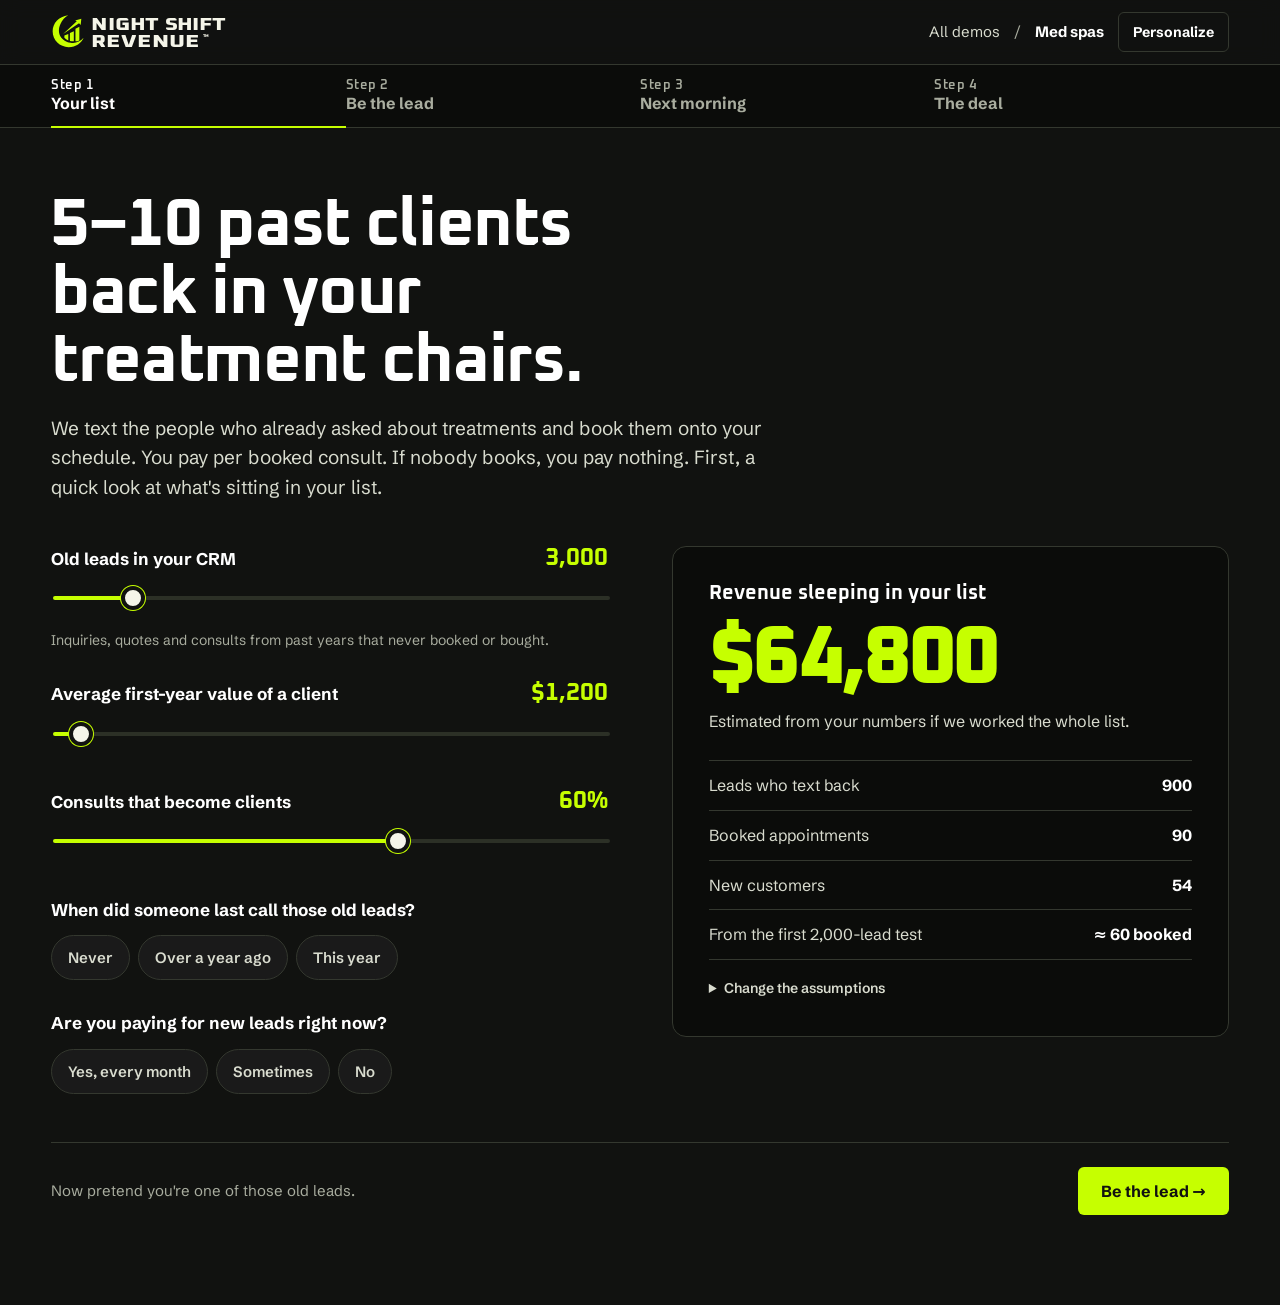
==== demo.html @ 5b2f6659 "Replace site with the industry demo site Homepage with an industry demo launcher and a 4-step databa" ====
<!doctype html>
<html lang="en">
<head>
<meta charset="utf-8">
<meta name="viewport" content="width=device-width, initial-scale=1, viewport-fit=cover">
<title>Live Demo · Night Shift Revenue</title>
<meta name="description" content="A live database reactivation demo: play your own old lead and watch the conversation book an appointment.">
<link rel="icon" href="assets/brand/favicon.svg" type="image/svg+xml">
<link rel="stylesheet" href="assets/styles.css">
</head>
<body class="demo-body">
<a class="skip" href="#stage">Skip to demo</a>

<header class="top demo-top">
  <div class="wrap">
    <a class="logo" href="index.html" aria-label="Night Shift Revenue home"><img src="assets/brand/lockup-horizontal-dark.svg" alt="Night Shift Revenue" width="540" height="124"></a>
    <div class="crumbs">
      <a href="index.html#demos">All demos</a><span class="sep" aria-hidden="true">/</span>
      <b id="crumbNiche">Demo</b>
      <button class="btn btn-ghost" id="personalizeBtn" type="button" style="min-height:40px;padding:0 14px;font-size:14px">Personalize</button>
    </div>
  </div>
</header>

<nav class="steps" aria-label="Demo steps">
  <button class="step-tab" type="button" data-step="1"><span class="s-n">Step 1</span><span class="s-t">Your list</span></button>
  <button class="step-tab" type="button" data-step="2"><span class="s-n">Step 2</span><span class="s-t">Be the lead</span></button>
  <button class="step-tab" type="button" data-step="3"><span class="s-n">Step 3</span><span class="s-t">Next morning</span></button>
  <button class="step-tab" type="button" data-step="4"><span class="s-n">Step 4</span><span class="s-t">The deal</span></button>
</nav>

<main class="stage" id="stage">
  <div class="wrap">

    <!-- STEP 1 -->
    <section class="panel" data-panel="1" aria-labelledby="h1">
      <div class="panel-head">
        <h1 id="h1"></h1>
        <p id="sub1"></p>
      </div>
      <div class="calc">
        <div>
          <div class="field">
            <label for="inLeads">Old leads in your CRM <output id="outLeads" class="num"></output></label>
            <input id="inLeads" type="range" min="500" max="20000" step="500">
            <small>Inquiries, quotes and consults from past years that never booked or bought.</small>
          </div>
          <div class="field">
            <label for="inValue"><span id="valueLabel"></span> <output id="outValue" class="num"></output></label>
            <input id="inValue" type="range" min="300" max="30000" step="100">
          </div>
          <div class="field">
            <label for="inClose"><span id="closeLabel"></span> <output id="outClose" class="num"></output></label>
            <input id="inClose" type="range" min="10" max="90" step="5">
          </div>
          <div class="field">
            <span class="lbl" id="lastLbl">When did someone last call those old leads?</span>
            <div class="seg" role="group" aria-labelledby="lastLbl" id="segLast">
              <button type="button" aria-pressed="false" data-v="never">Never</button>
              <button type="button" aria-pressed="false" data-v="year">Over a year ago</button>
              <button type="button" aria-pressed="false" data-v="recent">This year</button>
            </div>
          </div>
          <div class="field">
            <span class="lbl" id="adsLbl">Are you paying for new leads right now?</span>
            <div class="seg" role="group" aria-labelledby="adsLbl" id="segAds">
              <button type="button" aria-pressed="false" data-v="yes">Yes, every month</button>
              <button type="button" aria-pressed="false" data-v="some">Sometimes</button>
              <button type="button" aria-pressed="false" data-v="no">No</button>
            </div>
          </div>
        </div>

        <aside class="ledger" aria-live="polite">
          <h2>Revenue sleeping in your list</h2>
          <p class="ledger-big num" id="bigNum">$0</p>
          <p class="ledger-cap">Estimated from your numbers if we worked the whole list.</p>
          <dl class="ledger-rows">
            <div><dt>Leads who text back</dt><dd class="num" id="rReplies"></dd></div>
            <div><dt>Booked appointments</dt><dd class="num" id="rBooked"></dd></div>
            <div><dt>New customers</dt><dd class="num" id="rClosed"></dd></div>
            <div><dt>From the first 2,000-lead test</dt><dd class="num" id="rTest"></dd></div>
          </dl>
          <p class="pain-line" id="painLine" hidden></p>
          <details>
            <summary>Change the assumptions</summary>
            <div class="field">
              <label for="inReply">Leads who reply <output id="outReply" class="num"></output></label>
              <input id="inReply" type="range" min="5" max="40" step="1" value="30">
              <small>Warm lists usually land between 20% and 40%. We plan on 30%.</small>
            </div>
            <div class="field">
              <label for="inBook">Replies that book <output id="outBook" class="num"></output></label>
              <input id="inBook" type="range" min="2" max="30" step="1" value="10">
              <small>We plan on 10% of replies booking. It's an estimate, not a promise.</small>
            </div>
          </details>
        </aside>
      </div>
      <div class="panel-foot">
        <span class="hint">Now pretend you're one of those old leads.</span>
        <button class="btn btn-lime" type="button" data-go="2">Be the lead →</button>
      </div>
    </section>

    <!-- STEP 2 -->
    <section class="panel" data-panel="2" hidden aria-labelledby="h2">
      <div class="panel-head">
        <h1 id="h2">You're the lead now. Your phone just buzzed.</h1>
        <p id="sub2"></p>
      </div>
      <div class="live">
        <div class="phone">
          <div class="phone-screen">
            <div class="phone-bar">
              <span class="avatar" id="avatar">S</span>
              <span><b id="phoneName"></b><small id="phoneNum"></small></span>
              <span class="mode" id="modePill">Script</span>
            </div>
            <div class="phone-feed" id="feed"><div class="thread" id="thread" aria-live="polite"></div></div>
            <div class="replies" id="replies"></div>
            <form class="composer" id="composer" autocomplete="off">
              <label class="sr" for="msgIn">Reply as the lead</label>
              <input id="msgIn" placeholder="Type a reply as the lead" enterkeyhint="send">
              <button type="submit" aria-label="Send"><svg viewBox="0 0 24 24" fill="none" stroke="currentColor" stroke-width="2.2" stroke-linecap="round" stroke-linejoin="round" aria-hidden="true"><path d="M12 19V5M5 12l7-7 7 7"/></svg></button>
            </form>
          </div>
        </div>
        <div class="coach">
          <h2>What's happening</h2>
          <p>The first two texts are written in advance and go to every lead. Once someone replies, the AI takes over and works toward a booking.</p>
          <ol class="beats" id="beats">
            <li class="beat" data-beat="1"><i class="dot"></i><div><b>The opener</b><span>Two short lines with their first name and the service they asked about. It doesn't sell.</span></div></li>
            <li class="beat" data-beat="2"><i class="dot"></i><div><b>The follow-up</b><span>"My calendar just pinged me…" It sounds like a real person picking the thread back up.</span></div></li>
            <li class="beat" data-beat="3"><i class="dot"></i><div><b>AI takes over</b><span>It asks the same questions your best salesperson would ask.</span></div></li>
            <li class="beat" data-beat="4"><i class="dot"></i><div><b>Handles the hard question</b><span>Price and rate questions go to your expert, and the booking stays on track.</span></div></li>
            <li class="beat" data-beat="5"><i class="dot"></i><div><b>Booked</b><span>A real time on your calendar, confirmed with your phone number.</span></div></li>
          </ol>
          <p class="coach-tip">Tap a reply or type your own, the way you'd really text back. Try "how much?", "who is this?", "are you a bot?" or "no". <button class="btn btn-ghost" id="restart" type="button" style="min-height:36px;padding:0 12px;font-size:14px;margin-left:6px">Start over</button></p>
        </div>
      </div>
      <div class="panel-foot">
        <button class="btn btn-ghost" type="button" data-go="1">← Your list</button>
        <button class="btn btn-lime" type="button" data-go="3" id="toMorning">See what your team gets →</button>
      </div>
    </section>

    <!-- STEP 3 -->
    <section class="panel" data-panel="3" hidden aria-labelledby="h3">
      <div class="panel-head">
        <h1 id="h3">The next morning, it's already on your calendar.</h1>
        <p>Your team doesn't dig through old files. Each booking arrives with what the lead wants, what they asked, and the whole conversation.</p>
      </div>
      <div class="morning">
        <div>
          <article class="appt">
            <div class="appt-top"><span class="badge">Booked</span><span class="sample" style="color:#4a4f43">Sample booking</span></div>
            <h2 id="apptName"></h2>
            <p class="appt-when" id="apptWhen"></p>
            <dl id="apptFacts"></dl>
            <p class="appt-quote" id="apptQuote"></p>
          </article>
          <div class="bumps">
            <h3>And if they hadn't replied?</h3>
            <p>Leads who stay quiet get up to three short bumps a day or two apart. No reply after that, and we leave them alone.</p>
            <ul class="bump-list" id="bumpList"></ul>
          </div>
        </div>
        <div class="calendar">
          <div class="cal-head"><b id="calTitle"></b><small>Sample calendar</small></div>
          <div id="calRows"></div>
        </div>
      </div>
      <div class="panel-foot">
        <button class="btn btn-ghost" type="button" data-go="2">← Back to the text</button>
        <button class="btn btn-lime" type="button" data-go="4">How we'd start →</button>
      </div>
    </section>

    <!-- STEP 4 -->
    <section class="panel" data-panel="4" hidden aria-labelledby="h4">
      <div class="panel-head">
        <h1 id="h4"></h1>
        <p>We work on performance: we bring back your old leads, book them with your team, and only get paid when they book. Here's how we start.</p>
      </div>
      <div class="offer">
        <div class="test-card">
          <h2>The 2,000-lead test</h2>
          <ol>
            <li><div><b>Free lead audit</b><span>Send a CSV export. We check lead age, source and opt-in records, then tell you plainly whether the list is worth working.</span></div></li>
            <li><div><b>Test with your freshest 2,000</b><span id="testEst"></span></div></li>
            <li><div><b>A per-appointment rate, in writing</b><span>Set below what you pay ads for an appointment today. If the test works, we match your current cost and keep going.</span></div></li>
            <li><div><b>Live in about two weeks</b><span>We write the texts in your business's voice and you approve them. You also get a data processing agreement for both sides to sign.</span></div></li>
            <li><div><b>No bookings, no bill</b><span>If the test books nothing, you owe nothing.</span></div></li>
          </ol>
        </div>
        <div>
          <form class="form" id="auditForm" novalidate>
            <div class="two">
              <label>Your name<input name="name" autocomplete="name" required></label>
              <label>Business<input name="biz" id="fBiz" autocomplete="organization" required></label>
            </div>
            <div class="two">
              <label>Mobile<input name="phone" type="tel" autocomplete="tel" required></label>
              <label>Email<input name="email" type="email" autocomplete="email"></label>
            </div>
            <label>About how many old leads?<input name="leads" id="fLeads" inputmode="numeric"></label>
            <button class="btn btn-lime" type="submit">Start my free lead audit</button>
            <p class="form-note" id="formNote">Nothing is sent from this page. On the next screen you choose to text it to Connor.</p>
          </form>
          <div class="form-done" id="formDone" hidden>
            <h3>You're on the list.</h3>
            <p id="doneText"></p>
            <div class="row">
              <a class="btn" id="smsLink" href="#">Text it to Connor</a>
              <button class="btn ghosty" type="button" id="copyBtn">Copy details</button>
            </div>
          </div>
        </div>
      </div>
      <div class="panel-foot">
        <button class="btn btn-ghost" type="button" data-go="3">← Next morning</button>
        <a class="btn btn-ghost" href="index.html#demos">Try another industry</a>
      </div>
    </section>

  </div>
</main>

<div class="drawer" id="drawer" aria-hidden="true">
  <div class="drawer-panel" role="dialog" aria-modal="true" aria-labelledby="dTitle">
    <button class="drawer-x" type="button" id="drawerX" aria-label="Close"><svg viewBox="0 0 24 24" fill="none" stroke="currentColor" stroke-width="2" stroke-linecap="round"><path d="M6 6l12 12M18 6 6 18"/></svg></button>
    <h2 id="dTitle">Personalize this demo</h2>
    <p>Fill this in before the visit so the owner sees their own business in the texts. It's saved on this device only.</p>
    <form class="form" id="pForm">
      <label>Business name<input name="biz"></label>
      <label>Assistant name<input name="ai"></label>
      <label>Sample lead's first name<input name="lead"></label>
      <label>Service they asked about<input name="service"></label>
      <label>Who takes the appointment<input name="advisorShort"></label>
      <label>Business phone<input name="phone" type="tel"></label>
      <div class="ai-box">
        <h3>Live AI replies (optional)</h3>
        <p>Without a key, the phone runs a built-in script that understands typed replies and works offline. Add an OpenAI or Anthropic API key and the AI writes every reply live from this industry's playbook. Live mode needs internet and is billed to that account. The key is saved on this device only and never goes into the link.</p>
        <label>OpenAI or Anthropic API key<input name="aiKey" type="password" autocomplete="off" spellcheck="false" placeholder="sk-… or sk-ant-…"></label>
        <label>OpenAI model<input name="aiModel" autocomplete="off" spellcheck="false" placeholder="gpt-4o-mini"></label>
      </div>
      <div class="two">
        <button class="btn btn-lime" type="submit">Save</button>
        <button class="btn btn-ghost" type="button" id="pReset">Reset to sample</button>
      </div>
    </form>
    <div class="drawer-link">Link with these details (open it on your tablet before the visit):<code id="pLink"></code></div>
  </div>
</div>

<script src="assets/niches.js"></script>
<script src="assets/demo.js"></script>
</body>
</html>
---- assets/styles.css ----
@font-face {
  font-family: "Oxanium";
  src: url("fonts/oxanium.woff2") format("woff2");
  font-weight: 200 800;
  font-display: swap;
}
@font-face {
  font-family: "Schibsted Grotesk";
  src: url("fonts/schibsted-grotesk.woff2") format("woff2");
  font-weight: 400 900;
  font-display: swap;
}

:root {
  --night-950: #0b0c0a;
  --night-900: #111210;
  --night-850: #1a1a1a;
  --night-800: #242620;
  --night-750: #2c3026;
  --olive: #3a442e;
  --line: #34382f;
  --ink: #ffffff;
  --ink-2: #d9dccf;
  --ink-3: #a9ad9f;
  --lime: #c6ff00;
  --lime-hi: #d7ff59;
  --lime-ink: #111210;
  --moon: #f5f5e9;
  --bubble-in: #26291f;

  --display: "Oxanium", "Schibsted Grotesk", system-ui, sans-serif;
  --body: "Schibsted Grotesk", system-ui, -apple-system, "Segoe UI", sans-serif;

  --gutter: clamp(16px, 4vw, 56px);
  --max: 1320px;
  --r-control: 6px;
  --r-card: 14px;
  --r-bubble: 18px;
  --ease: cubic-bezier(0.16, 1, 0.3, 1);
}

* { box-sizing: border-box; }
html { -webkit-text-size-adjust: 100%; scroll-behavior: smooth; }
body {
  margin: 0;
  background: var(--night-900);
  color: var(--ink);
  font: 400 17px/1.55 var(--body);
  -webkit-font-smoothing: antialiased;
  overflow-x: hidden;
}
::selection { background: var(--lime); color: var(--lime-ink); }
img, svg { display: block; max-width: 100%; }
a { color: inherit; text-underline-offset: 0.2em; text-decoration-thickness: 1px; }
button { font: inherit; color: inherit; }
:focus-visible { outline: 2px solid var(--lime); outline-offset: 3px; border-radius: 4px; }
html { scrollbar-color: var(--olive) var(--night-950); }

.wrap { width: 100%; max-width: var(--max); margin: 0 auto; padding: 0 var(--gutter); }
.skip { position: absolute; left: -9999px; }
.skip:focus { left: 16px; top: 16px; z-index: 99; background: var(--lime); color: var(--lime-ink); padding: 8px 12px; }
.sr { position: absolute; width: 1px; height: 1px; overflow: hidden; clip: rect(0 0 0 0); white-space: nowrap; }

h1, h2, h3 { font-family: var(--display); font-weight: 700; line-height: 1.02; letter-spacing: -0.02em; margin: 0; text-wrap: balance; }
p { margin: 0; }
.num { font-variant-numeric: tabular-nums; }

/* ---------- Buttons ---------- */
.btn {
  display: inline-flex; align-items: center; justify-content: center; gap: 10px;
  min-height: 48px; padding: 0 22px;
  border-radius: var(--r-control); border: 1px solid transparent;
  font: 700 16px/1 var(--body); text-decoration: none; cursor: pointer;
  transition: background-color 0.2s var(--ease), transform 0.2s var(--ease), border-color 0.2s;
}
.btn svg { width: 18px; height: 18px; flex: none; }
.btn-lime { background: var(--lime); color: var(--lime-ink); }
.btn-lime:hover { background: var(--lime-hi); }
.btn-lime:active { transform: translateY(1px); }
.btn-ghost { border-color: var(--line); color: var(--ink); background: transparent; }
.btn-ghost:hover { border-color: var(--ink-3); background: var(--night-800); }
.btn[disabled] { opacity: 0.4; cursor: not-allowed; }

/* ---------- Header ---------- */
.top {
  position: sticky; top: 0; z-index: 30;
  background: color-mix(in srgb, var(--night-900) 88%, transparent);
  backdrop-filter: blur(10px);
  border-bottom: 1px solid var(--line);
}
.top .wrap { display: flex; align-items: center; justify-content: space-between; height: 72px; gap: 20px; }
.logo img { width: 210px; height: auto; }
.top nav { display: flex; align-items: center; gap: 28px; font-size: 15px; font-weight: 600; }
.top nav a { text-decoration: none; color: var(--ink-2); }
.top nav a:hover { color: var(--ink); }
.top nav .btn { color: var(--lime-ink); min-height: 42px; }

/* ---------- Home: hero ---------- */
.hero { padding: clamp(40px, 7vw, 88px) 0 clamp(48px, 6vw, 80px); }
.hero h1 { font-size: clamp(44px, 7.4vw, 104px); max-width: 13ch; }
.hero h1 em { font-style: normal; color: var(--lime); }
.hero-sub { margin-top: 26px; max-width: 58ch; font-size: clamp(18px, 1.6vw, 21px); color: var(--ink-2); }
.hero-sub strong { color: var(--ink); }

/* Niche launcher: the first viewport's working control */
.launcher {
  margin-top: clamp(40px, 5vw, 64px);
  display: grid; grid-template-columns: minmax(0, 1.25fr) minmax(0, 1fr);
  border: 1px solid var(--line); border-radius: var(--r-card); overflow: hidden;
  background: var(--night-950);
}
.launcher-q {
  grid-column: 1 / -1; display: flex; justify-content: space-between; align-items: baseline; gap: 16px;
  padding: 18px 24px; border-bottom: 1px solid var(--line);
  font-weight: 700; font-size: 17px;
}
.launcher-q span { color: var(--ink-3); font-weight: 500; font-size: 15px; }
.niche-list { list-style: none; margin: 0; padding: 0; border-right: 1px solid var(--line); }
.niche-list li + li { border-top: 1px solid var(--line); }
.niche-row {
  display: grid; grid-template-columns: 1fr auto; align-items: center; gap: 4px 18px;
  padding: 16px 24px; text-decoration: none; position: relative;
  transition: background-color 0.25s var(--ease);
}
.niche-row .n-name { font: 700 clamp(26px, 2.8vw, 38px)/1 var(--display); letter-spacing: -0.015em; color: var(--ink-2); transition: color 0.25s var(--ease); }
.niche-row .n-pain { grid-column: 1; font-size: 15px; color: var(--ink-3); }
.niche-row .n-go {
  grid-row: 1 / span 2; grid-column: 2;
  display: inline-flex; align-items: center; gap: 8px; font-weight: 700; font-size: 15px;
  color: var(--ink-3); transition: color 0.25s, transform 0.3s var(--ease);
}
.niche-row .n-go svg { width: 18px; height: 18px; }
.niche-row:hover, .niche-row.is-on { background: var(--night-800); }
.niche-row:hover .n-name, .niche-row.is-on .n-name { color: var(--ink); }
.niche-row.is-on .n-go, .niche-row:hover .n-go { color: var(--lime); transform: translateX(4px); }
.niche-row.is-on::before {
  content: ""; position: absolute; left: 0; top: 14px; bottom: 14px; width: 1px; background: var(--lime);
}

.preview { padding: 28px clamp(20px, 3vw, 40px) 28px; display: flex; flex-direction: column; gap: 22px; min-height: 100%; }
.preview-head h2 { font-size: clamp(26px, 2.4vw, 34px); }
.preview-head p { margin-top: 10px; color: var(--ink-2); font-size: 16px; }
.preview-cta { margin-top: auto; display: flex; flex-wrap: wrap; gap: 12px; align-items: center; }
.preview-cta small { color: var(--ink-3); font-size: 14px; }

/* ---------- SMS thread (shared) ---------- */
.thread { display: flex; flex-direction: column; gap: 8px; }
.msg {
  max-width: 84%; padding: 11px 15px; border-radius: var(--r-bubble);
  font-size: 16px; line-height: 1.42; word-wrap: break-word;
}
.msg.in { align-self: flex-start; background: var(--bubble-in); color: var(--ink); border-bottom-left-radius: 6px; }
.msg.out { align-self: flex-end; background: var(--lime); color: var(--lime-ink); border-bottom-right-radius: 6px; font-weight: 500; }
.msg.note {
  align-self: center; max-width: none; background: none; padding: 4px 0;
  font-size: 12px; font-weight: 700; letter-spacing: 0.06em; text-transform: uppercase; color: var(--ink-3);
}
.msg.note.ai { color: var(--lime); }
.msg.booked {
  align-self: stretch; max-width: none; background: var(--moon); color: var(--night-900);
  border-radius: var(--r-card); padding: 14px 16px; display: grid; gap: 2px;
}
.msg.booked b { font: 800 13px/1.2 var(--body); letter-spacing: 0.08em; text-transform: uppercase; }
.msg.booked span { font-weight: 600; }
.stamp { font-size: 12px; color: var(--ink-3); align-self: flex-start; margin: 2px 4px 6px; }
.stamp.r { align-self: flex-end; }
.typing { align-self: flex-start; display: inline-flex; gap: 4px; padding: 14px 16px; background: var(--bubble-in); border-radius: var(--r-bubble); border-bottom-left-radius: 6px; }
.typing i { width: 7px; height: 7px; border-radius: 50%; background: var(--ink-3); animation: blink 1s infinite; }
.typing i:nth-child(2) { animation-delay: 0.15s; }
.typing i:nth-child(3) { animation-delay: 0.3s; }
@keyframes blink { 0%, 60%, 100% { opacity: 0.3; } 30% { opacity: 1; } }
.msg-enter { animation: rise 0.45s var(--ease) both; }
@keyframes rise { from { opacity: 0; transform: translateY(10px) scale(0.98); filter: blur(2px); } to { opacity: 1; transform: none; filter: none; } }

/* ---------- Home sections ---------- */
.section { padding: clamp(72px, 9vw, 128px) 0; }
.section + .section { border-top: 1px solid var(--line); }
.section h2 { font-size: clamp(34px, 4.6vw, 64px); max-width: 18ch; }
.lede { margin-top: 20px; max-width: 60ch; color: var(--ink-2); font-size: 19px; }

/* Overnight timeline */
.night {
  margin-top: 56px; display: grid; grid-template-columns: repeat(4, minmax(0, 1fr));
  border-top: 1px solid var(--line);
}
.night li { list-style: none; padding: 26px 24px 0 0; position: relative; }
.night li::before {
  content: ""; position: absolute; top: -5px; left: 0; width: 9px; height: 9px; border-radius: 50%;
  background: var(--night-900); border: 1px solid var(--ink-3);
}
.night li:last-child::before { background: var(--lime); border-color: var(--lime); }
.night ol { margin: 0; padding: 0; display: contents; }
.night time { display: block; font: 600 15px/1 var(--display); color: var(--ink-3); letter-spacing: 0.02em; }
.night h3 { margin-top: 16px; font-size: 24px; }
.night p { margin-top: 10px; color: var(--ink-2); font-size: 16px; max-width: 34ch; }
.night li:last-child time { color: var(--lime); }

/* The deal */
.deal { display: grid; grid-template-columns: minmax(0, 1fr) minmax(0, 1fr); gap: clamp(32px, 6vw, 96px); align-items: start; }
.terms { border-top: 1px solid var(--line); margin: 0; padding: 0; }
.terms div { display: grid; grid-template-columns: 12ch 1fr; gap: 20px; padding: 20px 0; border-bottom: 1px solid var(--line); }
.terms dt { font: 700 15px/1.4 var(--display); color: var(--ink-3); }
.terms dd { margin: 0; font-size: 18px; color: var(--ink); }
.guarantee {
  margin-top: 36px; padding: 28px; border-radius: var(--r-card); background: var(--lime); color: var(--lime-ink);
}
.guarantee h3 { font-size: clamp(26px, 2.6vw, 34px); }
.guarantee p { margin-top: 10px; font-weight: 500; }

/* Fit checklist */
.fit { margin-top: 48px; display: grid; grid-template-columns: repeat(2, minmax(0, 1fr)); gap: 0 48px; }
.fit label {
  display: grid; grid-template-columns: 26px 1fr; gap: 16px; align-items: start;
  padding: 20px 0; border-bottom: 1px solid var(--line); cursor: pointer; font-size: 18px;
}
.fit label small { display: block; color: var(--ink-3); font-size: 15px; margin-top: 4px; }
.check {
  appearance: none; width: 26px; height: 26px; margin: 0; border: 1px solid var(--ink-3); border-radius: 6px;
  display: grid; place-items: center; cursor: pointer; transition: background-color 0.2s, border-color 0.2s;
}
.check::after { content: ""; width: 12px; height: 7px; border: 2px solid var(--lime-ink); border-top: 0; border-right: 0; transform: rotate(-45deg) translate(1px, -1px); opacity: 0; }
.check:checked { background: var(--lime); border-color: var(--lime); }
.check:checked::after { opacity: 1; }
.fit-out { margin-top: 32px; display: flex; flex-wrap: wrap; align-items: center; gap: 20px; min-height: 48px; }
.fit-out p { font: 700 22px/1.25 var(--display); max-width: 40ch; }

/* Close */
.close { text-align: left; }
.close h2 { font-size: clamp(40px, 6vw, 88px); max-width: 14ch; }
.close .row { margin-top: 36px; display: flex; flex-wrap: wrap; gap: 14px; }

.foot { border-top: 1px solid var(--line); padding: 32px 0 48px; color: var(--ink-3); font-size: 14px; }
.foot .wrap { display: flex; flex-wrap: wrap; justify-content: space-between; gap: 16px; }

/* ---------- Demo funnel ---------- */
.demo-body { min-height: 100vh; display: flex; flex-direction: column; }
.demo-top .wrap { height: 64px; }
.demo-top .logo img { width: 176px; }
.crumbs { display: flex; align-items: center; gap: 14px; font-size: 15px; color: var(--ink-3); }
.crumbs a { color: var(--ink-2); text-decoration: none; }
.crumbs a:hover { color: var(--ink); }
.crumbs b { color: var(--ink); font-weight: 700; }

.steps {
  display: grid; grid-template-columns: repeat(4, minmax(0, 1fr));
  border-bottom: 1px solid var(--line); background: var(--night-950);
  padding-inline: max(var(--gutter), calc((100vw - var(--max)) / 2 + var(--gutter)));
}
.step-tab {
  appearance: none; background: none; border: 0; text-align: left; cursor: pointer;
  padding: 14px 16px 14px 0; display: grid; gap: 2px; position: relative;
  color: var(--ink-3);
}
.steps .wrap { display: contents; }
.step-tab .s-n { font: 600 13px/1 var(--display); letter-spacing: 0.04em; }
.step-tab .s-t { font: 700 16px/1.2 var(--body); }
.step-tab::after { content: ""; position: absolute; left: 0; right: 0; bottom: -1px; height: 2px; background: transparent; transition: background-color 0.3s; }
.step-tab[aria-current="step"] { color: var(--ink); }
.step-tab[aria-current="step"]::after { background: var(--lime); }
.step-tab.done { color: var(--ink-2); }
.step-tab.done .s-n { color: var(--lime); }
.step-tab[disabled] { cursor: default; }

.stage { flex: 1; padding: clamp(32px, 5vw, 64px) 0 clamp(56px, 7vw, 96px); }
.panel[hidden] { display: none; }
.panel { animation: rise 0.5s var(--ease) both; }
.panel-head h1 { font-size: clamp(36px, 5.2vw, 72px); max-width: 17ch; }
.panel-head p { margin-top: 18px; max-width: 62ch; color: var(--ink-2); font-size: 19px; }
.panel-foot { margin-top: 48px; display: flex; flex-wrap: wrap; gap: 14px; align-items: center; justify-content: space-between; border-top: 1px solid var(--line); padding-top: 24px; }
.panel-foot .hint { color: var(--ink-3); font-size: 15px; }

/* Step 1: the owner's numbers */
.calc { margin-top: 44px; display: grid; grid-template-columns: minmax(0, 1fr) minmax(0, 1fr); gap: clamp(28px, 5vw, 72px); align-items: start; }
.field + .field { margin-top: 30px; }
.field label, .field .lbl { display: flex; justify-content: space-between; align-items: baseline; gap: 12px; font-weight: 700; font-size: 17px; }
.field output { font: 700 24px/1 var(--display); color: var(--lime); }
.field small { display: block; margin-top: 6px; color: var(--ink-3); font-size: 14px; }
input[type="range"] {
  -webkit-appearance: none; appearance: none; width: 100%; height: 36px; margin-top: 8px; background: transparent; cursor: pointer;
}
input[type="range"]::-webkit-slider-runnable-track { height: 4px; border-radius: 4px; background: linear-gradient(to right, var(--lime) var(--fill, 50%), var(--night-750) var(--fill, 50%)); }
input[type="range"]::-moz-range-track { height: 4px; border-radius: 4px; background: var(--night-750); }
input[type="range"]::-moz-range-progress { height: 4px; border-radius: 4px; background: var(--lime); }
input[type="range"]::-webkit-slider-thumb { -webkit-appearance: none; width: 24px; height: 24px; margin-top: -10px; border-radius: 50%; background: var(--moon); border: 4px solid var(--night-900); box-shadow: 0 0 0 1px var(--lime); }
input[type="range"]::-moz-range-thumb { width: 18px; height: 18px; border-radius: 50%; background: var(--moon); border: 4px solid var(--night-900); box-shadow: 0 0 0 1px var(--lime); }
.seg { display: flex; flex-wrap: wrap; gap: 8px; margin-top: 12px; }
.seg button {
  appearance: none; border: 1px solid var(--line); background: var(--night-850); border-radius: 999px;
  padding: 10px 16px; font-weight: 600; font-size: 15px; cursor: pointer; color: var(--ink-2);
  transition: background-color 0.2s, border-color 0.2s, color 0.2s;
}
.seg button:hover { border-color: var(--ink-3); color: var(--ink); }
.seg button[aria-pressed="true"] { background: var(--moon); border-color: var(--moon); color: var(--night-900); }

.ledger { background: var(--night-950); border: 1px solid var(--line); border-radius: var(--r-card); padding: clamp(22px, 3vw, 36px); position: sticky; top: 96px; }
.ledger h2 { font-size: 20px; letter-spacing: 0; }
.ledger-big { margin-top: 18px; font: 800 clamp(48px, 6.4vw, 88px)/0.95 var(--display); letter-spacing: -0.03em; color: var(--lime); }
.ledger-cap { margin-top: 10px; color: var(--ink-2); font-size: 16px; }
.ledger-rows { margin: 26px 0 0; padding: 0; border-top: 1px solid var(--line); }
.ledger-rows div { display: flex; justify-content: space-between; gap: 16px; padding: 12px 0; border-bottom: 1px solid var(--line); font-size: 16px; }
.ledger-rows dt { color: var(--ink-2); }
.ledger-rows dd { margin: 0; font-weight: 700; }
.ledger details { margin-top: 18px; color: var(--ink-3); font-size: 14px; }
.ledger summary { cursor: pointer; font-weight: 600; color: var(--ink-2); }
.ledger details .field { margin-top: 16px; }
.ledger details .field label { font-size: 15px; }
.ledger details .field output { font-size: 18px; }
.pain-line { margin-top: 18px; padding: 14px 16px; border-radius: 10px; background: var(--night-800); color: var(--ink); font-size: 16px; }
.pain-line b { color: var(--lime); }

/* Step 2: be the lead */
.live { margin-top: 40px; display: grid; grid-template-columns: minmax(0, 420px) minmax(0, 1fr); gap: clamp(28px, 5vw, 80px); align-items: start; }
.phone {
  background: var(--night-950); border: 1px solid var(--line); border-radius: 34px; padding: 12px;
  box-shadow: 0 30px 80px -30px rgba(0, 0, 0, 0.8);
}
.phone-screen { background: var(--night-850); border-radius: 24px; overflow: hidden; display: flex; flex-direction: column; height: min(640px, 76vh); }
.phone-bar { display: flex; align-items: center; gap: 12px; padding: 14px 16px; border-bottom: 1px solid var(--line); background: var(--night-900); }
.avatar { width: 38px; height: 38px; border-radius: 50%; background: var(--olive); display: grid; place-items: center; font: 700 15px/1 var(--display); color: var(--moon); flex: none; }
.phone-bar b { display: block; font-size: 15px; }
.phone-bar small { color: var(--ink-3); font-size: 13px; }
.phone-feed { flex: 1; overflow-y: auto; padding: 18px 14px; scroll-behavior: smooth; }
.phone-feed .thread { min-height: 100%; justify-content: flex-end; }
.replies { padding: 12px; border-top: 1px solid var(--line); background: var(--night-900); display: flex; flex-wrap: wrap; gap: 8px; min-height: 70px; align-content: center; }
.reply {
  appearance: none; border: 1px solid var(--lime); background: transparent; color: var(--lime);
  border-radius: 999px; padding: 10px 15px; font-weight: 600; font-size: 15px; cursor: pointer;
  transition: background-color 0.2s, color 0.2s;
}
.reply:hover { background: var(--lime); color: var(--lime-ink); }
.reply.alt { border-color: var(--line); color: var(--ink-2); }
.reply.alt:hover { background: var(--night-800); color: var(--ink); }
.replies .wait { color: var(--ink-3); font-size: 14px; padding: 0 6px; }

.coach h2 { font-size: clamp(26px, 2.6vw, 34px); }
.coach > p { margin-top: 12px; color: var(--ink-2); max-width: 52ch; }
.beats { list-style: none; margin: 28px 0 0; padding: 0; border-top: 1px solid var(--line); }
.beat { display: grid; grid-template-columns: 30px 1fr; gap: 14px; padding: 16px 0; border-bottom: 1px solid var(--line); color: var(--ink-3); transition: color 0.3s; }
.beat .dot { width: 12px; height: 12px; margin-top: 6px; border-radius: 50%; border: 1px solid var(--ink-3); transition: background-color 0.3s, border-color 0.3s; }
.beat b { display: block; font-size: 17px; }
.beat span { display: block; font-size: 15px; margin-top: 2px; }
.beat.on { color: var(--ink); }
.beat.on .dot { background: var(--lime); border-color: var(--lime); }
.beat.on span { color: var(--ink-2); }
.coach-tip { margin-top: 22px; font-size: 15px; color: var(--ink-3); }
.coach-tip kbd { font: 600 13px var(--body); border: 1px solid var(--line); border-radius: 4px; padding: 1px 6px; color: var(--ink-2); }

/* Step 3: morning report */
.morning { margin-top: 44px; display: grid; grid-template-columns: minmax(0, 1.1fr) minmax(0, 1fr); gap: clamp(28px, 5vw, 72px); align-items: start; }
.appt { background: var(--moon); color: var(--night-900); border-radius: var(--r-card); padding: clamp(22px, 3vw, 34px); }
.appt-top { display: flex; justify-content: space-between; align-items: center; gap: 16px; }
.badge { display: inline-flex; align-items: center; gap: 8px; font: 800 13px/1 var(--body); letter-spacing: 0.08em; text-transform: uppercase; background: var(--night-900); color: var(--lime); padding: 8px 12px; border-radius: 999px; }
.appt h2 { margin-top: 22px; font-size: clamp(30px, 3.4vw, 46px); color: var(--night-900); }
.appt-when { margin-top: 8px; font-size: 19px; font-weight: 600; }
.appt dl { margin: 24px 0 0; padding: 0; border-top: 1px solid rgba(17, 18, 16, 0.18); }
.appt dl div { display: grid; grid-template-columns: 13ch 1fr; gap: 16px; padding: 11px 0; border-bottom: 1px solid rgba(17, 18, 16, 0.18); font-size: 16px; }
.appt dt { color: #4a4f43; font-weight: 600; }
.appt dd { margin: 0; font-weight: 700; }
.appt-quote { margin-top: 20px; font-size: 15px; color: #3c4036; }
.appt-quote b { color: var(--night-900); }

.calendar { border: 1px solid var(--line); border-radius: var(--r-card); overflow: hidden; }
.cal-head { padding: 16px 20px; border-bottom: 1px solid var(--line); display: flex; justify-content: space-between; gap: 12px; align-items: baseline; background: var(--night-950); }
.cal-head b { font: 700 18px/1.2 var(--display); }
.cal-head small { color: var(--ink-3); font-size: 13px; }
.cal-row { display: grid; grid-template-columns: 92px 1fr; border-bottom: 1px solid var(--line); min-height: 58px; }
.cal-row:last-child { border-bottom: 0; }
.cal-row time { padding: 14px 0 0 20px; color: var(--ink-3); font-size: 14px; font-variant-numeric: tabular-nums; }
.cal-slot { padding: 8px 12px 8px 0; display: flex; align-items: center; }
.cal-ev { width: 100%; padding: 9px 12px; border-radius: 8px; background: var(--night-800); font-size: 15px; display: flex; justify-content: space-between; gap: 10px; }
.cal-ev small { color: var(--ink-3); }
.cal-ev.new { background: var(--lime); color: var(--lime-ink); font-weight: 700; }
.cal-ev.new small { color: var(--olive); }
.bumps { margin-top: 32px; }
.bumps h3 { font-size: 22px; }
.bumps > p { margin-top: 8px; color: var(--ink-2); font-size: 16px; }
.bump-list { list-style: none; margin: 18px 0 0; padding: 0; display: grid; gap: 10px; }
.bump-list li { display: grid; grid-template-columns: 84px 1fr; gap: 14px; align-items: start; }
.bump-list time { color: var(--ink-3); font-size: 14px; padding-top: 11px; }
.bump-list .msg { max-width: none; }

/* Step 4: the deal */
.offer { margin-top: 44px; display: grid; grid-template-columns: minmax(0, 1.15fr) minmax(0, 1fr); gap: clamp(28px, 5vw, 72px); align-items: start; }
.test-card { border: 1px solid var(--line); border-radius: var(--r-card); padding: clamp(22px, 3vw, 34px); background: var(--night-950); }
.test-card h2 { font-size: 22px; letter-spacing: 0; }
.test-card ol { list-style: none; margin: 18px 0 0; padding: 0; counter-reset: t; }
.test-card li { counter-increment: t; display: grid; grid-template-columns: 34px 1fr; gap: 12px; padding: 14px 0; border-top: 1px solid var(--line); }
.test-card li::before { content: counter(t); font: 700 18px/1.3 var(--display); color: var(--lime); }
.test-card li b { display: block; }
.test-card li span { color: var(--ink-2); font-size: 16px; }
.form { display: grid; gap: 16px; }
.form label { display: grid; gap: 6px; font-weight: 600; font-size: 15px; }
.form input {
  width: 100%; min-height: 48px; padding: 0 14px; border-radius: var(--r-control);
  border: 1px solid var(--line); background: var(--night-850); color: var(--ink); font: 400 17px var(--body);
  caret-color: var(--lime);
}
.form input::placeholder { color: var(--ink-3); }
.form input:focus { outline: none; border-color: var(--lime); box-shadow: 0 0 0 3px rgba(198, 255, 0, 0.18); }
.form .two { display: grid; grid-template-columns: 1fr 1fr; gap: 14px; }
.form-note { color: var(--ink-3); font-size: 14px; }
.form-done { padding: 22px; border-radius: var(--r-card); background: var(--lime); color: var(--lime-ink); }
.form-done h3 { font-size: 24px; }
.form-done p { margin-top: 8px; font-weight: 500; }
.form-done .row { margin-top: 16px; display: flex; flex-wrap: wrap; gap: 10px; }
.form-done .btn { background: var(--night-900); color: var(--ink); }
.form-done .btn.ghosty { background: transparent; border-color: rgba(17,18,16,0.4); color: var(--lime-ink); }

.sample { color: var(--ink-3); font-size: 13px; }

/* Personalize drawer */
.drawer { position: fixed; inset: 0; z-index: 60; display: grid; justify-items: end; pointer-events: none; }
.drawer::before { content: ""; position: absolute; inset: 0; background: rgba(5, 6, 4, 0.6); opacity: 0; transition: opacity 0.3s; }
.drawer.open { pointer-events: auto; }
.drawer.open::before { opacity: 1; }
.drawer-panel {
  position: relative; width: min(440px, 100%); height: 100%; overflow-y: auto; background: var(--night-900);
  border-left: 1px solid var(--line); padding: 28px; transform: translateX(100%); transition: transform 0.4s var(--ease);
}
.drawer.open .drawer-panel { transform: none; }
.drawer-panel h2 { font-size: 26px; }
.drawer-panel > p { margin-top: 8px; color: var(--ink-2); font-size: 15px; }
.drawer-panel .form { margin-top: 24px; }
.drawer-x { position: absolute; top: 18px; right: 18px; appearance: none; background: none; border: 1px solid var(--line); border-radius: 50%; width: 40px; height: 40px; cursor: pointer; display: grid; place-items: center; }
.drawer-x svg { width: 18px; height: 18px; }
.drawer-link { margin-top: 18px; display: grid; gap: 8px; font-size: 14px; color: var(--ink-3); }
.drawer-link code { display: block; padding: 10px; border-radius: 6px; background: var(--night-950); color: var(--ink-2); font-size: 12px; word-break: break-all; }

/* ---------- Responsive ---------- */
@media (max-width: 980px) {
  .launcher { grid-template-columns: 1fr; }
  .niche-list { border-right: 0; }
  .preview { display: none; }
  .night { grid-template-columns: repeat(2, minmax(0, 1fr)); row-gap: 40px; }
  .deal, .calc, .live, .morning, .offer { grid-template-columns: 1fr; }
  .ledger { position: static; }
  .live .phone { max-width: 440px; width: 100%; margin: 0 auto; }
  .coach { margin-top: 8px; }
  .fit { grid-template-columns: 1fr; }
}
@media (max-width: 760px) {
  .top nav a:not(.btn) { display: none; }
  .logo img { width: 168px; }
  .demo-top .crumbs a, .demo-top .crumbs .sep { display: none; }
  .steps { grid-template-columns: repeat(4, minmax(0, 1fr)); }
  .step-tab { padding: 12px 6px 12px 0; }
  .step-tab .s-t { font-size: 13px; }
  .launcher-q { flex-direction: column; gap: 4px; padding: 16px 18px; }
  .niche-row { padding: 16px 18px; }
  .niche-row .n-go span { display: none; }
  .night { grid-template-columns: 1fr; }
  .terms div { grid-template-columns: 1fr; gap: 4px; }
  .form .two { grid-template-columns: 1fr; }
  .appt dl div { grid-template-columns: 1fr; gap: 2px; }
  .phone-screen { height: 560px; }
  .panel-foot { flex-direction: column-reverse; align-items: stretch; }
  .panel-foot .btn { width: 100%; }
}
@media (max-width: 420px) {
  .top nav .btn { padding: 0 14px; font-size: 14px; }
  .logo img { width: 140px; }
}
@media (prefers-reduced-motion: reduce) {
  *, *::before, *::after { animation: none !important; transition: none !important; scroll-behavior: auto !important; }
}

/* Free-text composer + live mode */
.replies:empty { display: none; }
.replies { min-height: 0; padding: 10px 12px; }
.composer { display: flex; gap: 8px; padding: 10px 12px 12px; background: var(--night-900); border-top: 1px solid var(--line); }
.composer input {
  flex: 1; min-width: 0; min-height: 42px; padding: 0 16px; border-radius: 999px;
  border: 1px solid var(--line); background: var(--night-850); color: var(--ink);
  font: 400 16px var(--body); caret-color: var(--lime);
}
.composer input::placeholder { color: var(--ink-3); }
.composer input:focus { outline: none; border-color: var(--lime); }
.composer button {
  appearance: none; flex: none; width: 42px; height: 42px; border-radius: 50%; border: 0; cursor: pointer;
  background: var(--lime); color: var(--lime-ink); display: grid; place-items: center; transition: background-color 0.2s, opacity 0.2s;
}
.composer button svg { width: 20px; height: 20px; }
.composer button:hover { background: var(--lime-hi); }
.composer.busy button, .composer button:disabled { opacity: 0.35; cursor: default; }
.mode {
  margin-left: auto; flex: none; font: 700 11px/1 var(--body); letter-spacing: 0.08em; text-transform: uppercase;
  padding: 6px 9px; border-radius: 999px; border: 1px solid var(--line); color: var(--ink-3);
}
.mode.live { border-color: var(--lime); color: var(--lime); }
.ai-box { margin-top: 8px; padding-top: 20px; border-top: 1px solid var(--line); display: grid; gap: 10px; }
.ai-box h3 { font-size: 18px; letter-spacing: 0; }
.ai-box p { color: var(--ink-3); font-size: 14px; }

/* Legal pages */
.doc { padding-top: clamp(40px, 6vw, 72px); padding-bottom: clamp(56px, 8vw, 96px); }
.doc-body { max-width: 72ch; }
.doc-body h1 { font-size: clamp(36px, 5vw, 56px); }
.doc-body h2 { font-size: 24px; margin-top: 40px; }
.doc-body p, .doc-body li { color: var(--ink-2); margin-top: 12px; }
.doc-body ul { padding-left: 1.2em; }
.doc-body strong { color: var(--ink); }
.doc-meta { color: var(--ink-3); font-size: 15px; }
.draft-flag { padding: 12px 16px; border-radius: 10px; background: var(--night-800); color: var(--ink) !important; font-size: 15px; margin-bottom: 24px; }
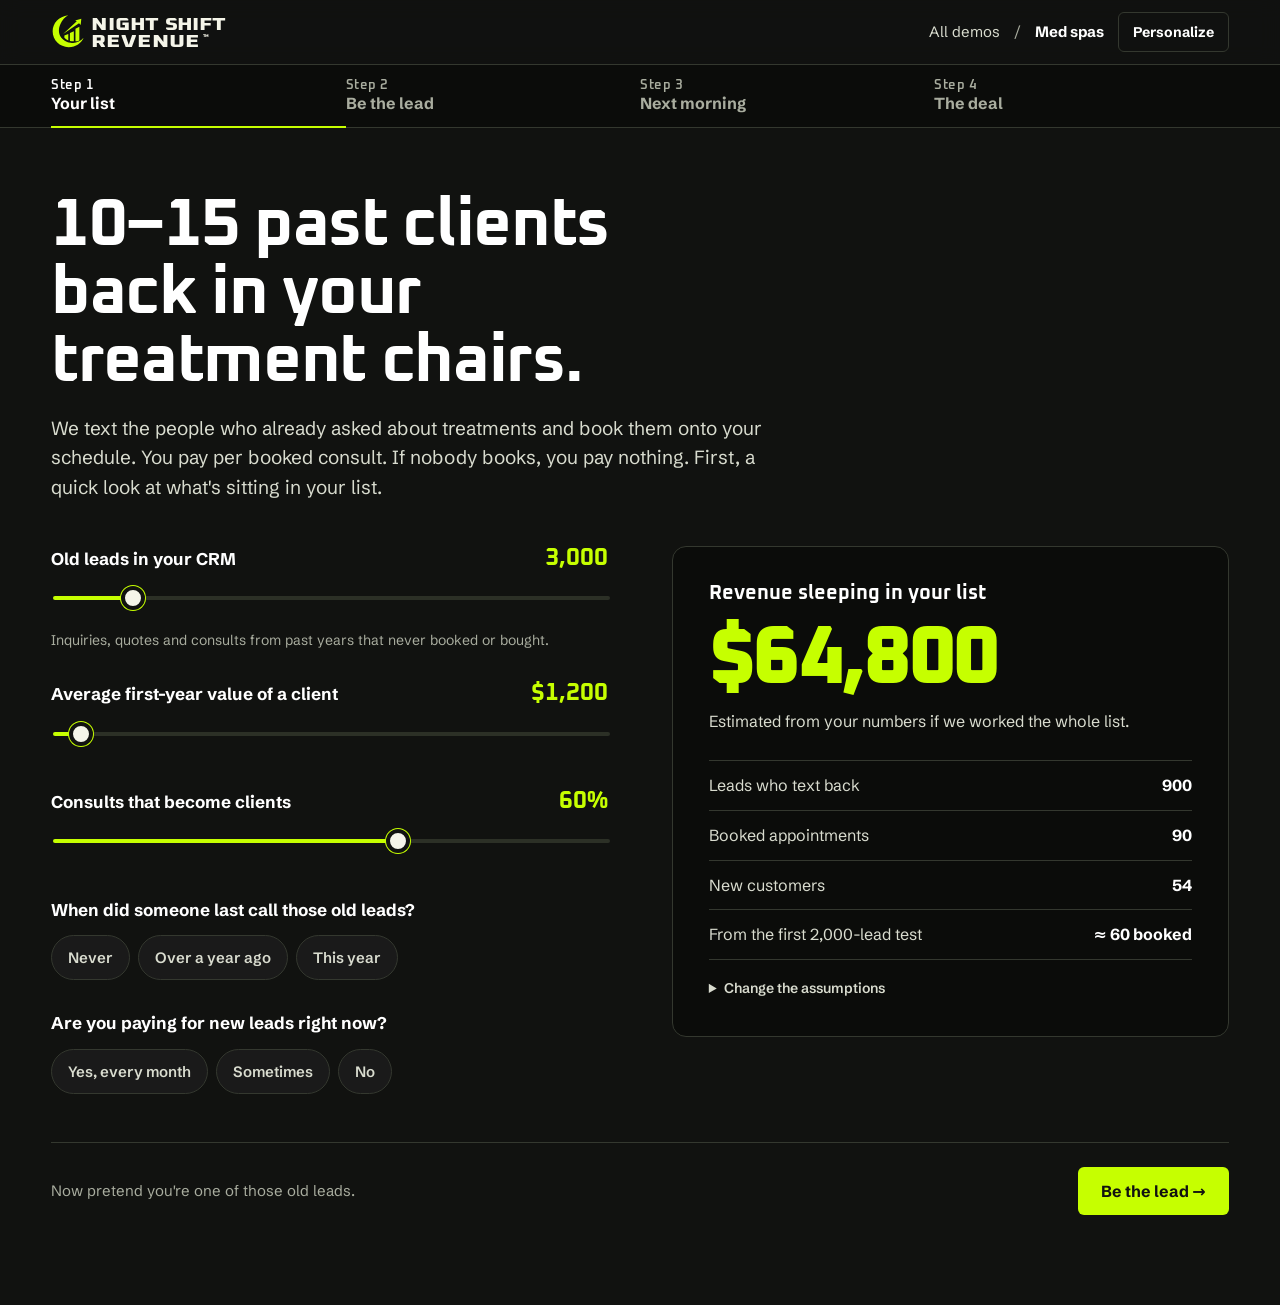
==== commit 55923ea6: "Use researched 2026 industry figures for HVAC, roofing, mortgage, real estate and plumbing Calculato" ====
--- a/demo.html
+++ b/demo.html
@@ -69,6 +69,7 @@
               <button type="button" aria-pressed="false" data-v="no">No</button>
             </div>
           </div>
+          <p class="src-note" id="srcNote" hidden></p>
         </div>
 
         <aside class="ledger" aria-live="polite">
--- a/assets/styles.css
+++ b/assets/styles.css
@@ -501,3 +501,4 @@
 .doc-body strong { color: var(--ink); }
 .doc-meta { color: var(--ink-3); font-size: 15px; }
 .draft-flag { padding: 12px 16px; border-radius: 10px; background: var(--night-800); color: var(--ink) !important; font-size: 15px; margin-bottom: 24px; }
+.src-note { margin-top: 28px; padding-top: 16px; border-top: 1px solid var(--line); color: var(--ink-3); font-size: 14px; max-width: 60ch; }
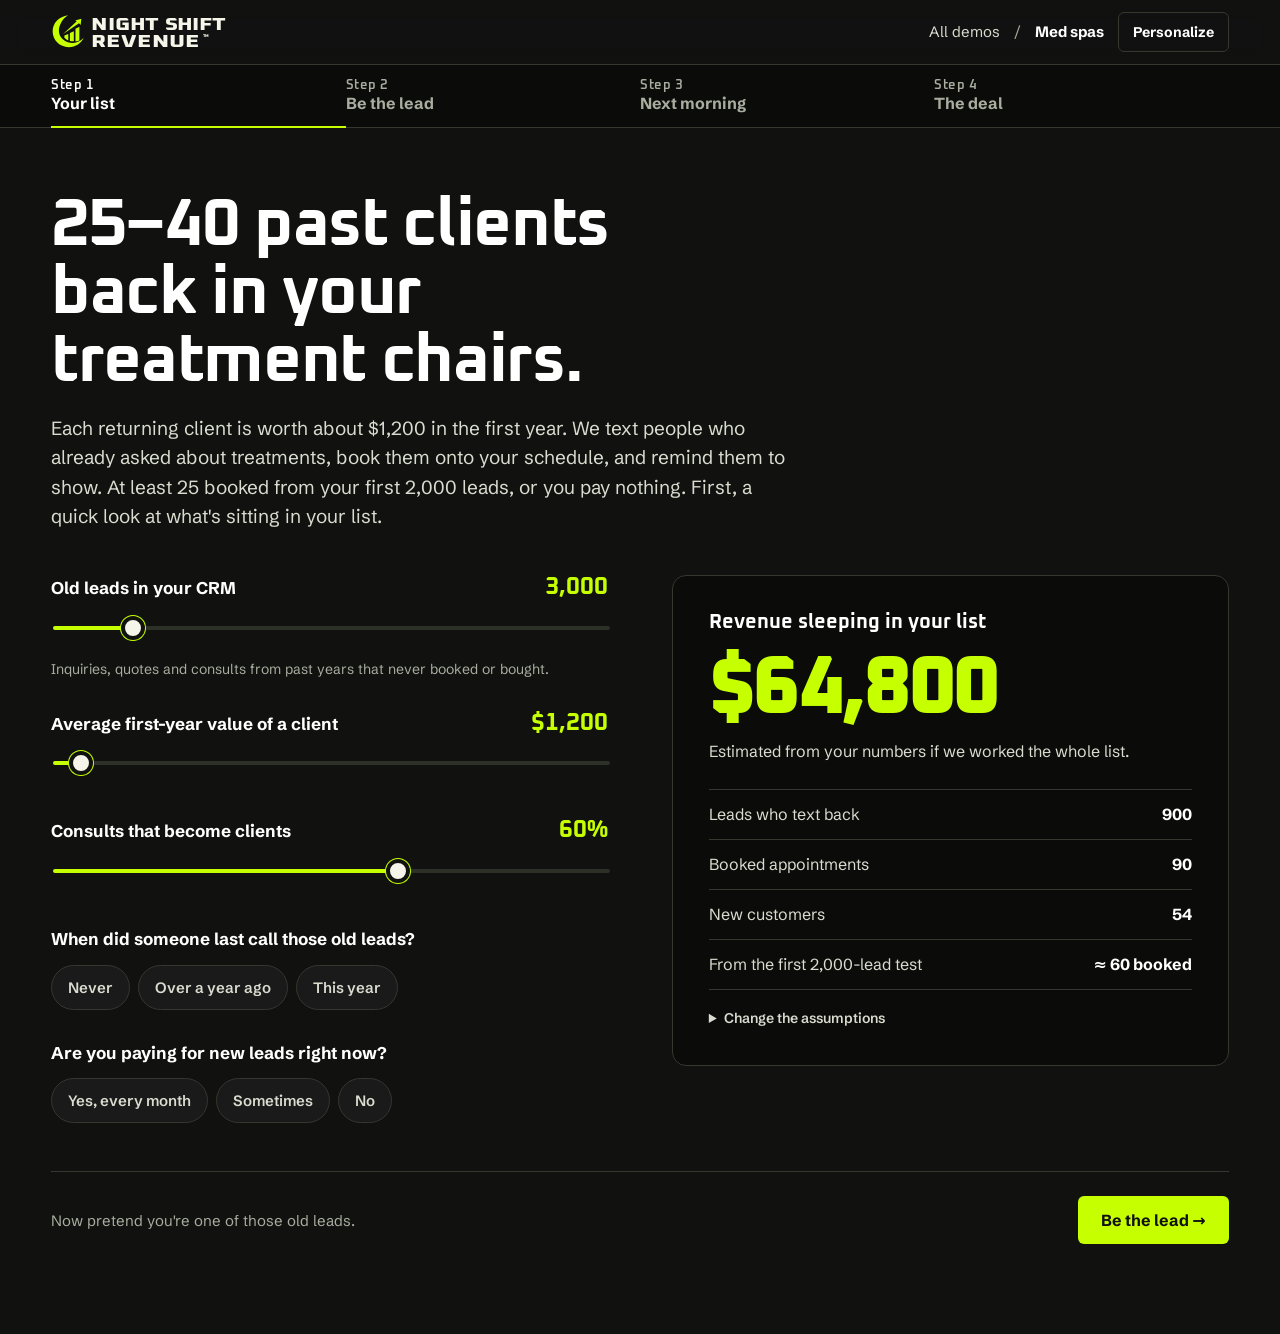
==== commit 1b8f8a5d: "Lead the home hero with the offer and set realistic per-industry minimums Hero now says what we do, " ====
--- a/demo.html
+++ b/demo.html
@@ -192,7 +192,8 @@
             <li><div><b>Test with your freshest 2,000</b><span id="testEst"></span></div></li>
             <li><div><b>A per-appointment rate, in writing</b><span>Set below what you pay ads for an appointment today. If the test works, we match your current cost and keep going.</span></div></li>
             <li><div><b>Live in about two weeks</b><span>We write the texts in your business's voice and you approve them. You also get a data processing agreement for both sides to sign.</span></div></li>
-            <li><div><b>No bookings, no bill</b><span>If the test books nothing, you owe nothing.</span></div></li>
+            <li><div><b>The Booked-or-Free Guarantee</b><span id="testFloor">If your first 2,000 leads don't book the minimum we set in writing, you pay nothing.</span></div></li>
+            <li><div><b>One business per industry per city</b><span>We never text your competitor's leads.</span></div></li>
           </ol>
         </div>
         <div>
--- a/assets/styles.css
+++ b/assets/styles.css
@@ -97,10 +97,30 @@
 
 /* ---------- Home: hero ---------- */
 .hero { padding: clamp(40px, 7vw, 88px) 0 clamp(48px, 6vw, 80px); }
-.hero h1 { font-size: clamp(44px, 7.4vw, 104px); max-width: 13ch; }
+.hero-grid { display: grid; grid-template-columns: minmax(0, 1.35fr) minmax(0, 1fr); gap: clamp(32px, 4vw, 64px); align-items: start; }
+.eyebrow { margin: 0 0 18px; font: 700 13px/1.4 var(--display); letter-spacing: 0.08em; text-transform: uppercase; color: var(--ink-3); max-width: 64ch; }
+.hero h1 { font-size: clamp(40px, 5.6vw, 80px); max-width: 15ch; }
 .hero h1 em { font-style: normal; color: var(--lime); }
-.hero-sub { margin-top: 26px; max-width: 58ch; font-size: clamp(18px, 1.6vw, 21px); color: var(--ink-2); }
+.hero-sub { margin-top: 26px; max-width: 54ch; font-size: clamp(18px, 1.6vw, 21px); color: var(--ink-2); }
 .hero-sub strong { color: var(--ink); }
+.hero-price { margin-top: 18px; max-width: 54ch; font-size: 15px; color: var(--ink-3); }
+.hero-offer { border: 1px solid var(--line); border-radius: var(--r-card); background: var(--night-950); padding: clamp(20px, 2.4vw, 28px); }
+.hero-offer h2 { font: 700 13px/1.4 var(--display); letter-spacing: 0.08em; text-transform: uppercase; color: var(--ink-3); }
+.offer-list { list-style: none; margin: 14px 0 0; padding: 0; counter-reset: offer; }
+.offer-list li { position: relative; padding: 12px 0 12px 36px; border-top: 1px solid var(--line); font-size: 15px; color: var(--ink-2); counter-increment: offer; }
+.offer-list li:first-child { border-top: 0; padding-top: 4px; }
+.offer-list li::before {
+  content: counter(offer); position: absolute; left: 0; top: 12px; width: 22px; height: 22px; border-radius: 50%;
+  background: var(--lime); color: var(--lime-ink); font: 700 12px/22px var(--display); text-align: center;
+}
+.offer-list li:first-child::before { top: 4px; }
+.offer-list b { color: var(--ink); }
+.hero-guarantee { margin-top: 16px; padding: 18px 20px; border-radius: var(--r-control); background: var(--olive); border-left: 3px solid var(--lime); }
+.hero-guarantee h3 { font-size: 19px; color: var(--ink); }
+.hero-guarantee p { margin-top: 6px; font-size: 15px; color: var(--ink-2); }
+.hero-guarantee .floor { margin-top: 10px; font: 700 17px/1.3 var(--display); color: var(--lime); }
+.hero-excl { margin-top: 14px; font-size: 14px; color: var(--ink-3); }
+.hero-excl b { color: var(--ink-2); }
 
 /* Niche launcher: the first viewport's working control */
 .launcher {
@@ -432,7 +452,7 @@
   .niche-list { border-right: 0; }
   .preview { display: none; }
   .night { grid-template-columns: repeat(2, minmax(0, 1fr)); row-gap: 40px; }
-  .deal, .calc, .live, .morning, .offer { grid-template-columns: 1fr; }
+  .deal, .calc, .live, .morning, .offer, .hero-grid { grid-template-columns: 1fr; }
   .ledger { position: static; }
   .live .phone { max-width: 440px; width: 100%; margin: 0 auto; }
   .coach { margin-top: 8px; }
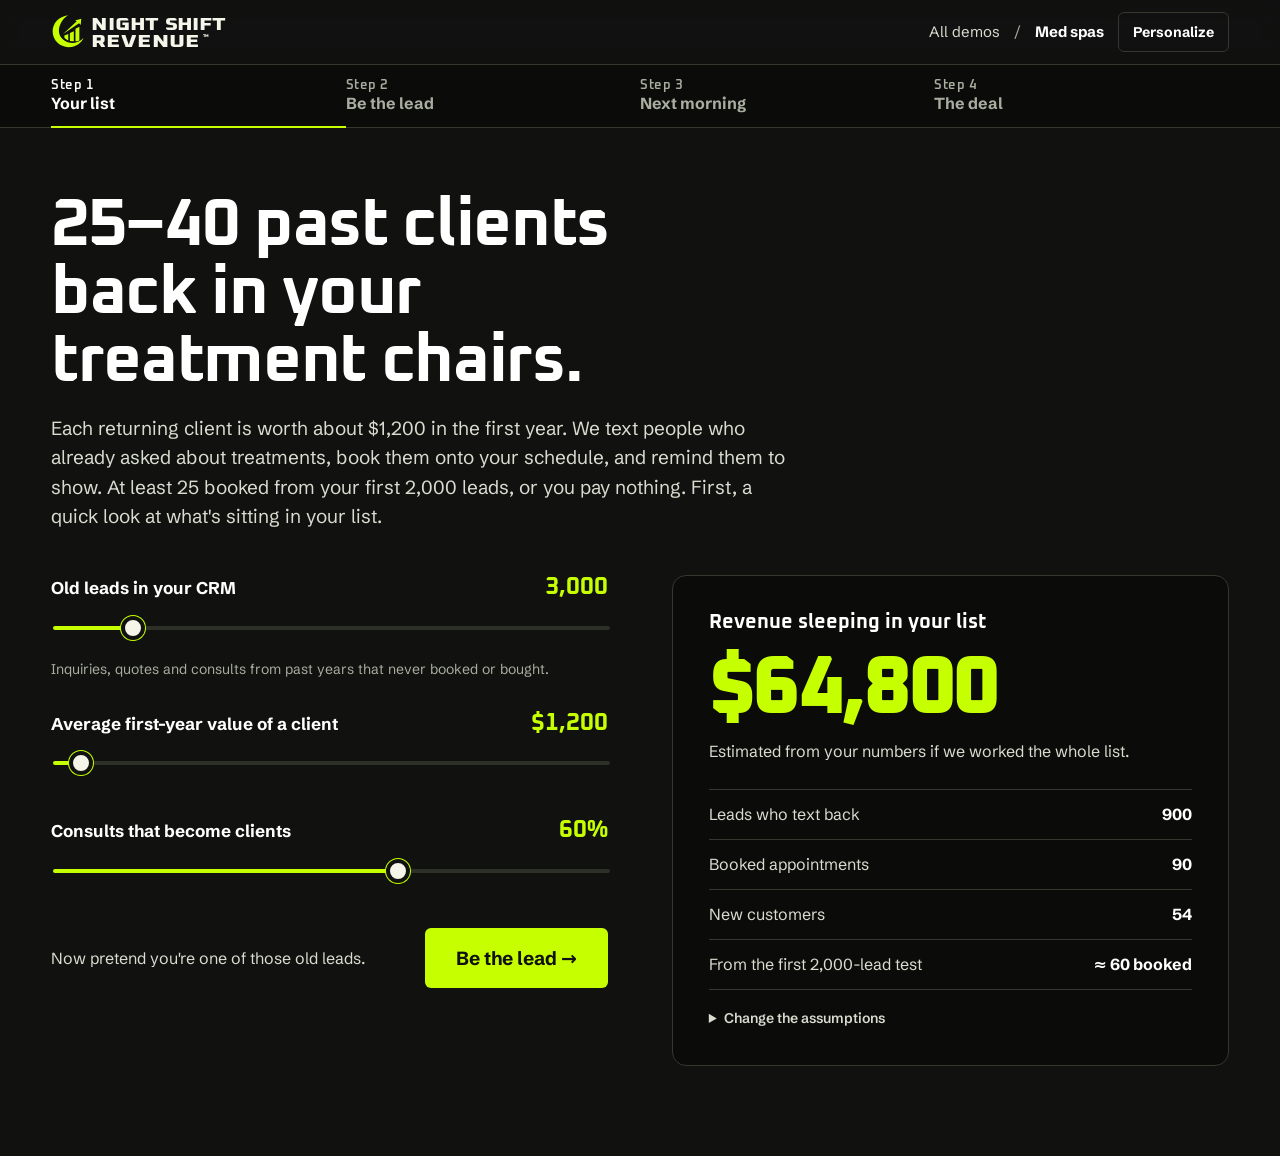
==== commit 48a30c47: "Move the Be the lead button up in place of the two list questions Bigger button on every demo; remov" ====
--- a/demo.html
+++ b/demo.html
@@ -53,21 +53,9 @@
             <label for="inClose"><span id="closeLabel"></span> <output id="outClose" class="num"></output></label>
             <input id="inClose" type="range" min="10" max="90" step="5">
           </div>
-          <div class="field">
-            <span class="lbl" id="lastLbl">When did someone last call those old leads?</span>
-            <div class="seg" role="group" aria-labelledby="lastLbl" id="segLast">
-              <button type="button" aria-pressed="false" data-v="never">Never</button>
-              <button type="button" aria-pressed="false" data-v="year">Over a year ago</button>
-              <button type="button" aria-pressed="false" data-v="recent">This year</button>
-            </div>
-          </div>
-          <div class="field">
-            <span class="lbl" id="adsLbl">Are you paying for new leads right now?</span>
-            <div class="seg" role="group" aria-labelledby="adsLbl" id="segAds">
-              <button type="button" aria-pressed="false" data-v="yes">Yes, every month</button>
-              <button type="button" aria-pressed="false" data-v="some">Sometimes</button>
-              <button type="button" aria-pressed="false" data-v="no">No</button>
-            </div>
+          <div class="lead-cta">
+            <span class="hint">Now pretend you're one of those old leads.</span>
+            <button class="btn btn-lime btn-lg" type="button" data-go="2">Be the lead →</button>
           </div>
           <p class="src-note" id="srcNote" hidden></p>
         </div>
@@ -82,7 +70,6 @@
             <div><dt>New customers</dt><dd class="num" id="rClosed"></dd></div>
             <div><dt>From the first 2,000-lead test</dt><dd class="num" id="rTest"></dd></div>
           </dl>
-          <p class="pain-line" id="painLine" hidden></p>
           <details>
             <summary>Change the assumptions</summary>
             <div class="field">
@@ -97,10 +84,6 @@
             </div>
           </details>
         </aside>
-      </div>
-      <div class="panel-foot">
-        <span class="hint">Now pretend you're one of those old leads.</span>
-        <button class="btn btn-lime" type="button" data-go="2">Be the lead →</button>
       </div>
     </section>
 
--- a/assets/styles.css
+++ b/assets/styles.css
@@ -96,31 +96,13 @@
 .top nav .btn { color: var(--lime-ink); min-height: 42px; }
 
 /* ---------- Home: hero ---------- */
-.hero { padding: clamp(40px, 7vw, 88px) 0 clamp(48px, 6vw, 80px); }
-.hero-grid { display: grid; grid-template-columns: minmax(0, 1.35fr) minmax(0, 1fr); gap: clamp(32px, 4vw, 64px); align-items: start; }
-.eyebrow { margin: 0 0 18px; font: 700 13px/1.4 var(--display); letter-spacing: 0.08em; text-transform: uppercase; color: var(--ink-3); max-width: 64ch; }
-.hero h1 { font-size: clamp(40px, 5.6vw, 80px); max-width: 15ch; }
+.hero { padding: clamp(32px, 5vw, 72px) 0 clamp(48px, 6vw, 80px); }
+.hero h1 { font-size: clamp(42px, 8.6vw, 112px); line-height: 0.92; letter-spacing: -0.04em; }
+.hero h1 span, .hero h1 em { display: block; }
 .hero h1 em { font-style: normal; color: var(--lime); }
-.hero-sub { margin-top: 26px; max-width: 54ch; font-size: clamp(18px, 1.6vw, 21px); color: var(--ink-2); }
-.hero-sub strong { color: var(--ink); }
-.hero-price { margin-top: 18px; max-width: 54ch; font-size: 15px; color: var(--ink-3); }
-.hero-offer { border: 1px solid var(--line); border-radius: var(--r-card); background: var(--night-950); padding: clamp(20px, 2.4vw, 28px); }
-.hero-offer h2 { font: 700 13px/1.4 var(--display); letter-spacing: 0.08em; text-transform: uppercase; color: var(--ink-3); }
-.offer-list { list-style: none; margin: 14px 0 0; padding: 0; counter-reset: offer; }
-.offer-list li { position: relative; padding: 12px 0 12px 36px; border-top: 1px solid var(--line); font-size: 15px; color: var(--ink-2); counter-increment: offer; }
-.offer-list li:first-child { border-top: 0; padding-top: 4px; }
-.offer-list li::before {
-  content: counter(offer); position: absolute; left: 0; top: 12px; width: 22px; height: 22px; border-radius: 50%;
-  background: var(--lime); color: var(--lime-ink); font: 700 12px/22px var(--display); text-align: center;
-}
-.offer-list li:first-child::before { top: 4px; }
-.offer-list b { color: var(--ink); }
-.hero-guarantee { margin-top: 16px; padding: 18px 20px; border-radius: var(--r-control); background: var(--olive); border-left: 3px solid var(--lime); }
-.hero-guarantee h3 { font-size: 19px; color: var(--ink); }
-.hero-guarantee p { margin-top: 6px; font-size: 15px; color: var(--ink-2); }
-.hero-guarantee .floor { margin-top: 10px; font: 700 17px/1.3 var(--display); color: var(--lime); }
-.hero-excl { margin-top: 14px; font-size: 14px; color: var(--ink-3); }
-.hero-excl b { color: var(--ink-2); }
+.hero-row { margin-top: clamp(24px, 3vw, 44px); display: grid; grid-template-columns: minmax(0, 1.5fr) minmax(0, 1fr); gap: clamp(24px, 4vw, 72px); align-items: end; }
+.hero-sub { max-width: 52ch; font-size: clamp(18px, 1.75vw, 24px); line-height: 1.38; letter-spacing: -0.01em; color: var(--ink-2); }
+.hero-promise { padding-left: 18px; border-left: 3px solid var(--lime); font: 700 clamp(20px, 1.9vw, 28px)/1.15 var(--display); letter-spacing: -0.025em; color: var(--ink); }
 
 /* Niche launcher: the first viewport's working control */
 .launcher {
@@ -288,6 +270,9 @@
 .panel-head p { margin-top: 18px; max-width: 62ch; color: var(--ink-2); font-size: 19px; }
 .panel-foot { margin-top: 48px; display: flex; flex-wrap: wrap; gap: 14px; align-items: center; justify-content: space-between; border-top: 1px solid var(--line); padding-top: 24px; }
 .panel-foot .hint { color: var(--ink-3); font-size: 15px; }
+.lead-cta { margin-top: 32px; display: flex; flex-wrap: wrap; gap: 14px 20px; align-items: center; justify-content: space-between; }
+.lead-cta .hint { color: var(--ink-2); font-size: 16px; }
+.btn-lg { min-height: 60px; padding: 0 30px; font-size: 19px; }
 
 /* Step 1: the owner's numbers */
 .calc { margin-top: 44px; display: grid; grid-template-columns: minmax(0, 1fr) minmax(0, 1fr); gap: clamp(28px, 5vw, 72px); align-items: start; }
@@ -452,7 +437,7 @@
   .niche-list { border-right: 0; }
   .preview { display: none; }
   .night { grid-template-columns: repeat(2, minmax(0, 1fr)); row-gap: 40px; }
-  .deal, .calc, .live, .morning, .offer, .hero-grid { grid-template-columns: 1fr; }
+  .deal, .calc, .live, .morning, .offer, .hero-row { grid-template-columns: 1fr; }
   .ledger { position: static; }
   .live .phone { max-width: 440px; width: 100%; margin: 0 auto; }
   .coach { margin-top: 8px; }
@@ -475,6 +460,8 @@
   .phone-screen { height: 560px; }
   .panel-foot { flex-direction: column-reverse; align-items: stretch; }
   .panel-foot .btn { width: 100%; }
+  .lead-cta { flex-direction: column; align-items: stretch; }
+  .lead-cta .btn { width: 100%; }
 }
 @media (max-width: 420px) {
   .top nav .btn { padding: 0 14px; font-size: 14px; }
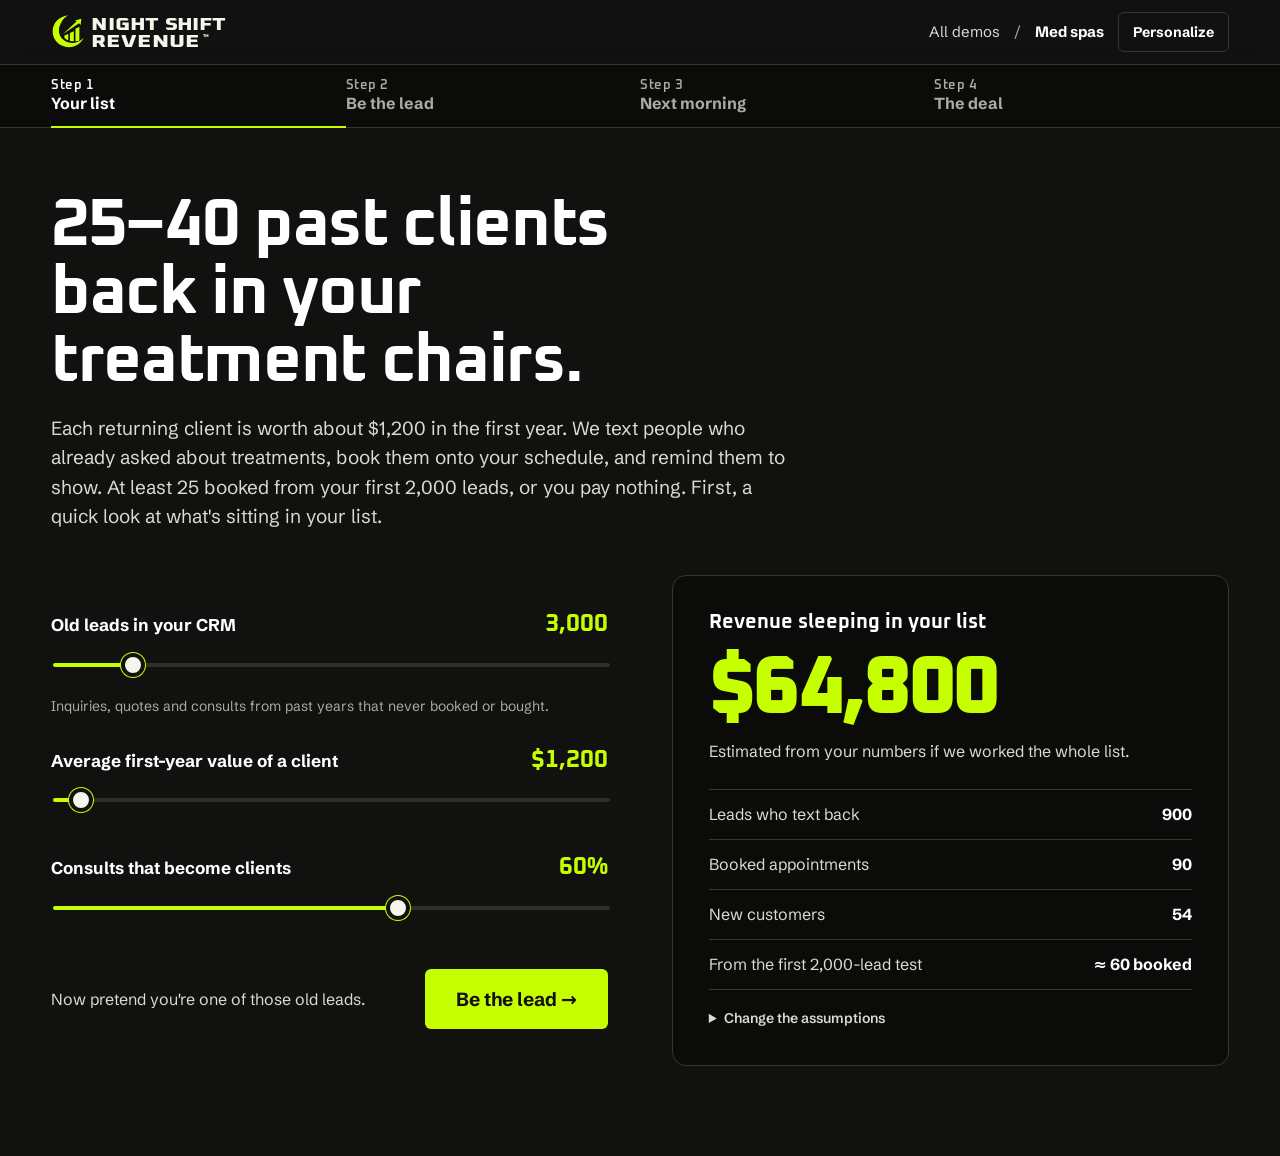
==== commit 79477d37: "Level the calculator column with the revenue box First slider label lines up with the box heading an" ====
--- a/demo.html
+++ b/demo.html
@@ -39,7 +39,7 @@
         <p id="sub1"></p>
       </div>
       <div class="calc">
-        <div>
+        <div class="calc-main">
           <div class="field">
             <label for="inLeads">Old leads in your CRM <output id="outLeads" class="num"></output></label>
             <input id="inLeads" type="range" min="500" max="20000" step="500">
@@ -57,7 +57,6 @@
             <span class="hint">Now pretend you're one of those old leads.</span>
             <button class="btn btn-lime btn-lg" type="button" data-go="2">Be the lead →</button>
           </div>
-          <p class="src-note" id="srcNote" hidden></p>
         </div>
 
         <aside class="ledger" aria-live="polite">
@@ -85,6 +84,7 @@
           </details>
         </aside>
       </div>
+      <p class="src-note" id="srcNote" hidden></p>
     </section>
 
     <!-- STEP 2 -->
--- a/assets/styles.css
+++ b/assets/styles.css
@@ -270,12 +270,15 @@
 .panel-head p { margin-top: 18px; max-width: 62ch; color: var(--ink-2); font-size: 19px; }
 .panel-foot { margin-top: 48px; display: flex; flex-wrap: wrap; gap: 14px; align-items: center; justify-content: space-between; border-top: 1px solid var(--line); padding-top: 24px; }
 .panel-foot .hint { color: var(--ink-3); font-size: 15px; }
-.lead-cta { margin-top: 32px; display: flex; flex-wrap: wrap; gap: 14px 20px; align-items: center; justify-content: space-between; }
+.lead-cta { display: flex; flex-wrap: wrap; gap: 14px 20px; align-items: center; justify-content: space-between; }
 .lead-cta .hint { color: var(--ink-2); font-size: 16px; }
 .btn-lg { min-height: 60px; padding: 0 30px; font-size: 19px; }
 
 /* Step 1: the owner's numbers */
-.calc { margin-top: 44px; display: grid; grid-template-columns: minmax(0, 1fr) minmax(0, 1fr); gap: clamp(28px, 5vw, 72px); align-items: start; }
+.calc { margin-top: 44px; display: grid; grid-template-columns: minmax(0, 1fr) minmax(0, 1fr); gap: clamp(28px, 5vw, 72px); align-items: stretch; }
+/* Left column runs level with the ledger box: first label at its heading, button at its bottom edge. */
+.calc-main { display: flex; flex-direction: column; padding: calc(clamp(22px, 3vw, 36px) + 1px) 0; }
+.calc-main .lead-cta { margin-top: auto; padding-top: 32px; }
 .field + .field { margin-top: 30px; }
 .field label, .field .lbl { display: flex; justify-content: space-between; align-items: baseline; gap: 12px; font-weight: 700; font-size: 17px; }
 .field output { font: 700 24px/1 var(--display); color: var(--lime); }
@@ -439,6 +442,8 @@
   .night { grid-template-columns: repeat(2, minmax(0, 1fr)); row-gap: 40px; }
   .deal, .calc, .live, .morning, .offer, .hero-row { grid-template-columns: 1fr; }
   .ledger { position: static; }
+  .calc-main { padding: 0; }
+  .calc { align-items: start; }
   .live .phone { max-width: 440px; width: 100%; margin: 0 auto; }
   .coach { margin-top: 8px; }
   .fit { grid-template-columns: 1fr; }
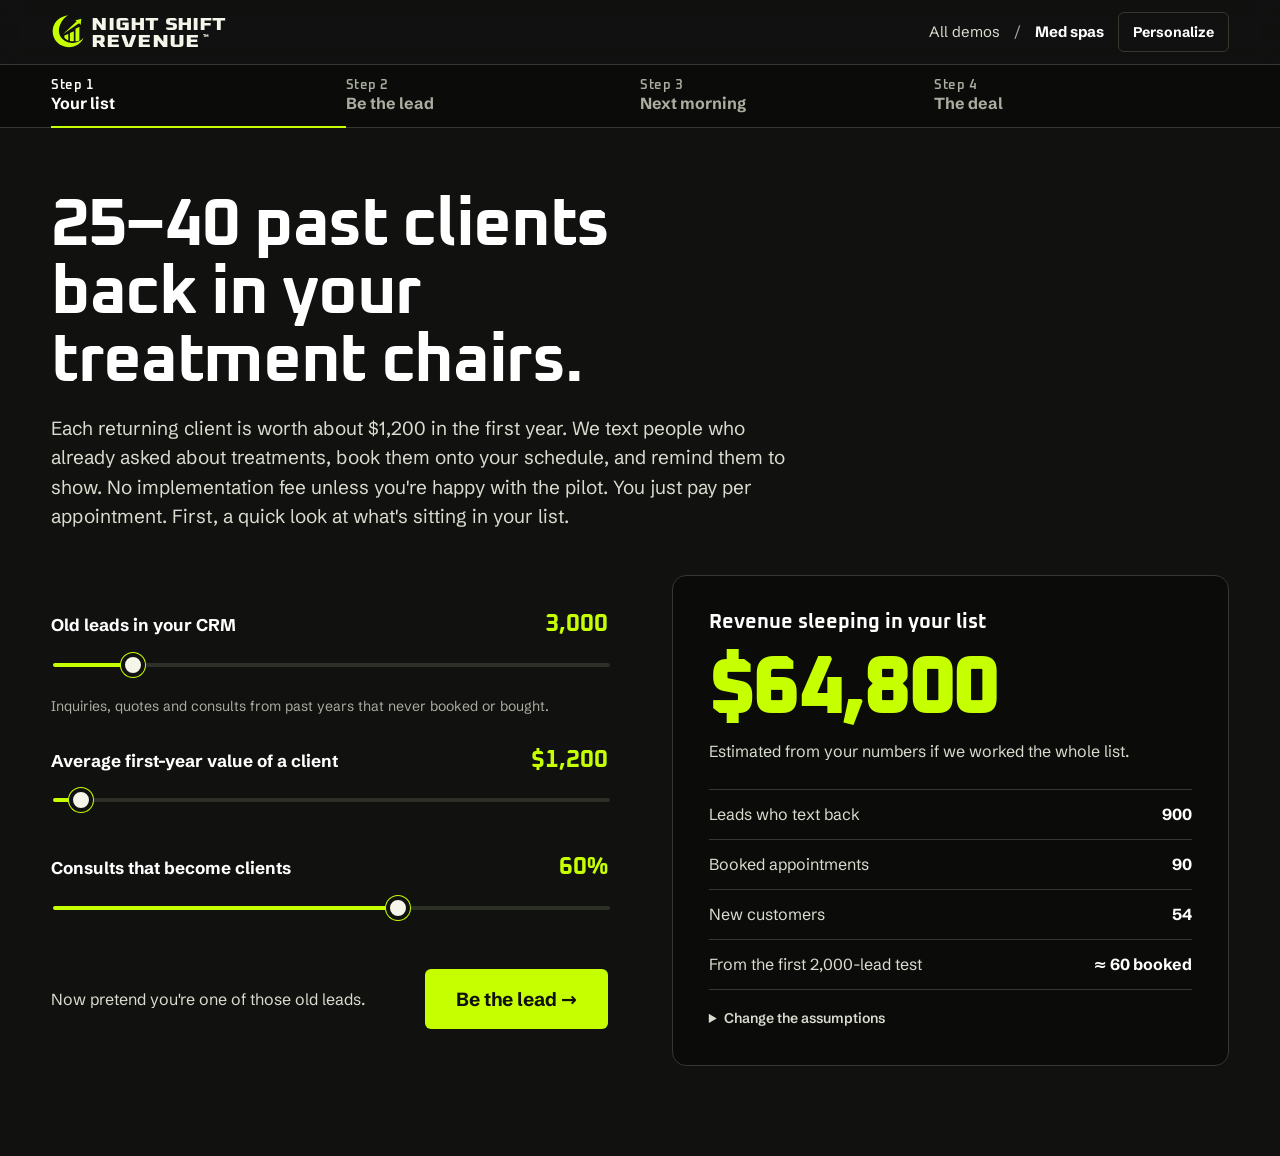
==== commit 77b8a299: "Replace the booking guarantee with the pilot offer No booking-count guarantee anywhere. The pilot ha" ====
--- a/demo.html
+++ b/demo.html
@@ -165,7 +165,7 @@
     <section class="panel" data-panel="4" hidden aria-labelledby="h4">
       <div class="panel-head">
         <h1 id="h4"></h1>
-        <p>We work on performance: we bring back your old leads, book them with your team, and only get paid when they book. Here's how we start.</p>
+        <p>We work on performance: we bring back your old leads, book them with your team, and you pay per appointment. Here's how we start.</p>
       </div>
       <div class="offer">
         <div class="test-card">
@@ -175,7 +175,7 @@
             <li><div><b>Test with your freshest 2,000</b><span id="testEst"></span></div></li>
             <li><div><b>A per-appointment rate, in writing</b><span>Set below what you pay ads for an appointment today. If the test works, we match your current cost and keep going.</span></div></li>
             <li><div><b>Live in about two weeks</b><span>We write the texts in your business's voice and you approve them. You also get a data processing agreement for both sides to sign.</span></div></li>
-            <li><div><b>The Booked-or-Free Guarantee</b><span id="testFloor">If your first 2,000 leads don't book the minimum we set in writing, you pay nothing.</span></div></li>
+            <li><div><b>No implementation fee unless you're happy</b><span>Run the pilot on your freshest 2,000 leads. If you're not happy with the results, you don't pay the implementation fee. Either way, you only pay per appointment.</span></div></li>
             <li><div><b>One business per industry per city</b><span>We never text your competitor's leads.</span></div></li>
           </ol>
         </div>
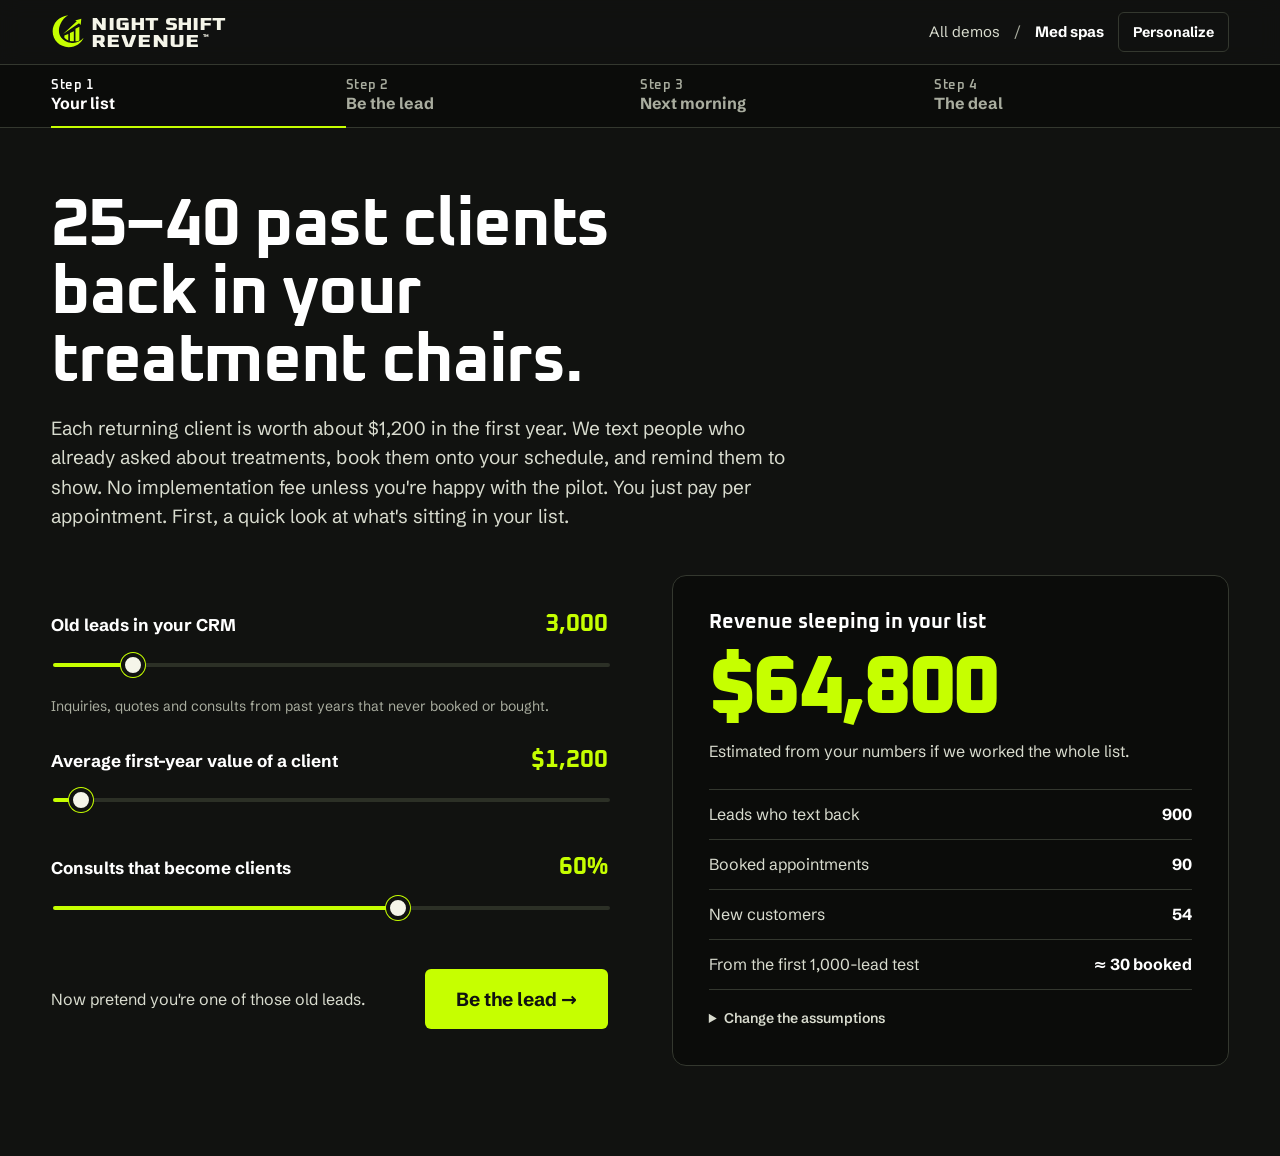
==== commit ddc3e81b: "Use a 1,000-lead test in the demo math and step 4 The home page still says 2,000, as requested.  Co-" ====
--- a/demo.html
+++ b/demo.html
@@ -67,7 +67,7 @@
             <div><dt>Leads who text back</dt><dd class="num" id="rReplies"></dd></div>
             <div><dt>Booked appointments</dt><dd class="num" id="rBooked"></dd></div>
             <div><dt>New customers</dt><dd class="num" id="rClosed"></dd></div>
-            <div><dt>From the first 2,000-lead test</dt><dd class="num" id="rTest"></dd></div>
+            <div><dt>From the first 1,000-lead test</dt><dd class="num" id="rTest"></dd></div>
           </dl>
           <details>
             <summary>Change the assumptions</summary>
@@ -169,13 +169,13 @@
       </div>
       <div class="offer">
         <div class="test-card">
-          <h2>The 2,000-lead test</h2>
+          <h2>The 1,000-lead test</h2>
           <ol>
             <li><div><b>Free lead audit</b><span>Send a CSV export. We check lead age, source and opt-in records, then tell you plainly whether the list is worth working.</span></div></li>
-            <li><div><b>Test with your freshest 2,000</b><span id="testEst"></span></div></li>
+            <li><div><b>Test with your freshest 1,000</b><span id="testEst"></span></div></li>
             <li><div><b>A per-appointment rate, in writing</b><span>Set below what you pay ads for an appointment today. If the test works, we match your current cost and keep going.</span></div></li>
             <li><div><b>Live in about two weeks</b><span>We write the texts in your business's voice and you approve them. You also get a data processing agreement for both sides to sign.</span></div></li>
-            <li><div><b>No implementation fee unless you're happy</b><span>Run the pilot on your freshest 2,000 leads. If you're not happy with the results, you don't pay the implementation fee. Either way, you only pay per appointment.</span></div></li>
+            <li><div><b>No implementation fee unless you're happy</b><span>Run the pilot on your freshest 1,000 leads. If you're not happy with the results, you don't pay the implementation fee. Either way, you only pay per appointment.</span></div></li>
             <li><div><b>One business per industry per city</b><span>We never text your competitor's leads.</span></div></li>
           </ol>
         </div>
